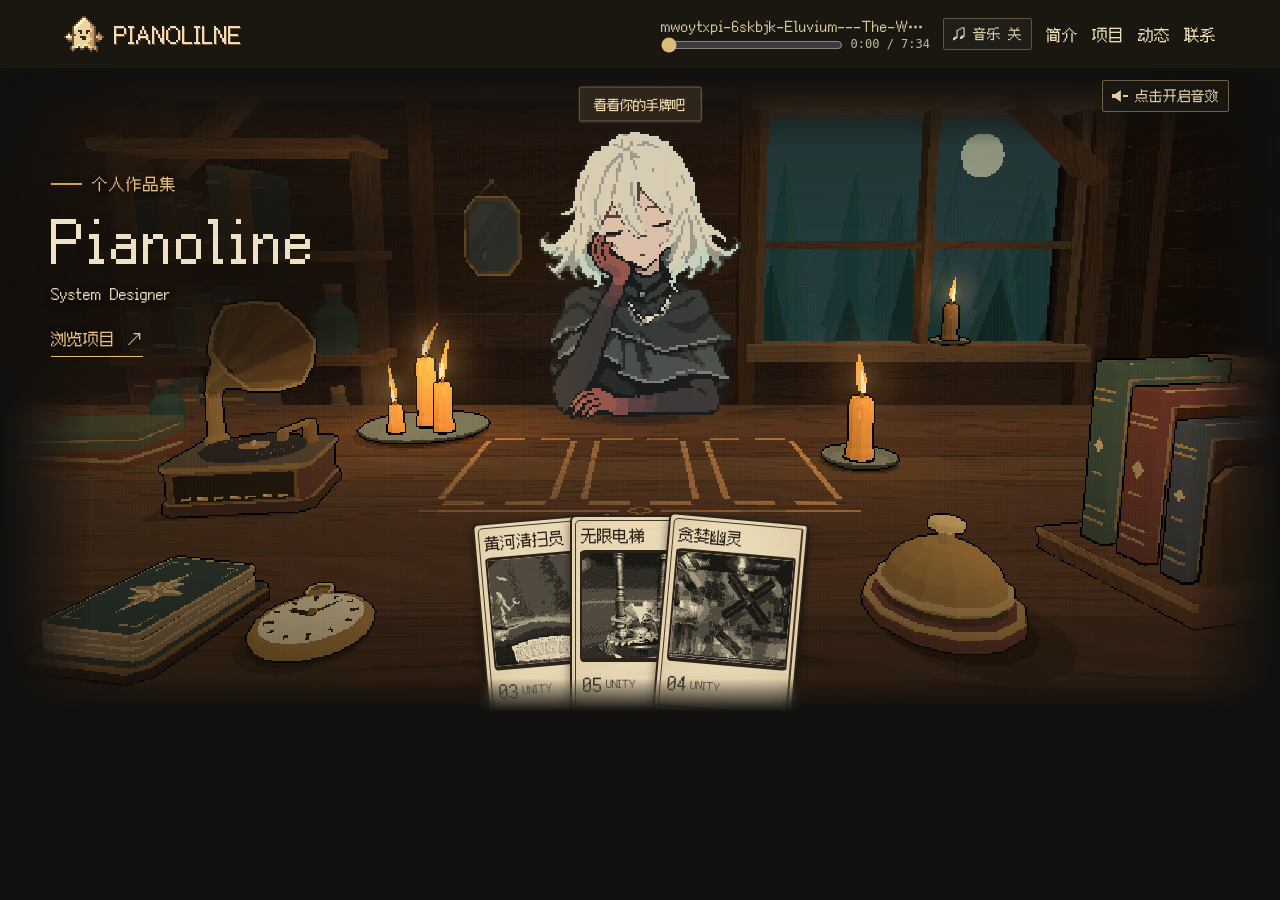
==== interactive/index.html @ d00f2e17 "描边与音律效果" ====
<!doctype html>
<html lang="zh-CN">
<head>
  <meta charset="utf-8">
  <meta name="viewport" content="width=device-width,initial-scale=1">
  <title>个人作品集 · 作品卡</title>
  <script>
    const display = new URLSearchParams(location.search);
    const tableKey = "portfolio-table-v1:" + new URL("../", location.href).pathname + (display.has("preview") ? ":preview" : "");
    const resumeTable = display.has("resume") || performance.getEntriesByType("navigation")[0]?.type === "back_forward";
    if (display.has("embed")) document.documentElement.classList.add("embedded");
  </script>
  <link rel="stylesheet" href="../assets/fonts/titles.css?v=pixel-table-3">
  <link rel="stylesheet" href="prototype.css?v=table-hem">
  <link rel="stylesheet" href="../assets/site-music.css?v=music-prompt">
</head>
<body>
  <header class="standalone"><a href="../index.html"><span class="brand-mark" aria-hidden="true"></span>PIANOLILNE</a><div class="site-music"></div><nav aria-label="页面导航"><a href="../index.html#about">简介</a><a href="../index.html#projects">项目</a><a href="../index.html#updates">动态</a><a href="../index.html#contact">联系</a></nav></header>
  <main class="arena" id="arena">
    <div class="audio-controls" role="group" aria-label="声音设置">
    <button id="sound-toggle" class="sound-toggle" type="button" tabindex="-1" aria-label="牌桌音效" aria-pressed="false" hidden>
      <i class="speaker" aria-hidden="true"></i><span class="sound-state">点击开启音效</span>
    </button>
    </div>
    <section class="stage" aria-labelledby="title">
      <div class="opening">
        <p class="edition"><i aria-hidden="true"></i> 个人作品集</p>
        <div class="opening-copy">
          <h1 id="title">作品集</h1>
          <p class="byline" id="byline"></p>
          <p class="opening-note" id="opening-note" hidden></p>
        </div>
        <a class="browse" target="_top" href="../index.html#projects">浏览项目 <span aria-hidden="true">↗</span></a>
      </div>
    </section>
    <svg width="0" height="0" aria-hidden="true" focusable="false" style="position:absolute">
      <defs><clipPath id="dream-table-contact" clipPathUnits="objectBoundingBox">
        <polygon transform="scale(.0078125)" id="dream-table-edge" points="0,0 128,0 128,120 0,120"/>
        <!-- The exposed arms stay in front of the table in all five finger poses. -->
        <path transform="scale(.0078125)" d="M30 [base64]"/>
      </clipPath></defs>
    </svg>
    <div class="encounter">
        <button tabindex="-1" class="ghost" id="ghost" type="button" title="守望人" aria-label="和守望人聊天，或把作品卡拖给她">
          <span class="speech" id="speech" aria-hidden="true" hidden></span>
          <span class="ghost-portrait" aria-hidden="true">
            <span class="skin-layers">
              <span class="portrait-layer portrait-ink"><img src="art/celadon-ghost.png?v=eyelids" width="128" height="128" alt="" draggable="false"></span>
              <span class="portrait-layer warm-left"></span>
              <span class="portrait-layer warm-right"></span>
              <span class="portrait-layer portrait-embers"><img src="art/celadon-ghost-expression.png?v=eyelids" width="128" height="128" alt="" draggable="false"></span>
            </span>
          </span>
          <span class="hit" aria-hidden="true"></span>
        </button>
    </div>
    <button type="button" id="skin-mirror" aria-label="古镜，切换角色皮肤" hidden></button>
    <span class="ghost-voice" id="ghost-voice" role="status" aria-atomic="true"></span>
    <div class="scene-edges" aria-hidden="true"></div>
    <div class="board-slots" id="board-slots" role="group" aria-label="己方三个牌位">
      <div class="board-slot"></div><div class="board-slot"></div><div class="board-slot"></div>
    </div>
    <section class="table" aria-label="作品手牌">
      <div class="table-inner">
        <div class="play-row">
          <div class="deckzone">
            <button tabindex="-1" id="deck" class="deck" aria-label="抽一张作品卡" aria-describedby="deck-tip">
              <span class="control-art deck-art" aria-hidden="true"><i>✷</i></span>
              <span class="prop-tip" id="deck-tip" role="tooltip"><b>抽一张</b><small>牌库余 <span id="remaining"></span> 张</small><small>拖到这里可放回</small></span>
            </button>
          </div>
          <button tabindex="-1" type="button" id="shuffle" class="shuffle" aria-label="怀表：洗回手牌和已用牌，重新抽三张" aria-describedby="shuffle-tip">
            <span class="control-art shuffle-art" aria-hidden="true"></span>
            <span class="prop-tip" id="shuffle-tip" role="tooltip"><b>洗牌重抽</b><small>洗回手牌和已用牌，重发三张</small></span>
          </button>
          <div class="hand" id="hand"></div>
          <button tabindex="-1" class="end" id="end" aria-label="结束回合，前往动态" aria-describedby="bell-tip">
            <span class="control-art bell-art" aria-hidden="true"></span>
            <span class="prop-tip" id="bell-tip" role="tooltip"><b>回合结束</b><small>按铃前往动态</small></span>
          </button>
        </div>
      </div>
    </section>
    <div id="transition" class="transition" aria-hidden="true"><div class="reveal-cover"><img id="transition-image" alt="" hidden><strong id="transition-title"></strong></div></div>
  </main>
  <script src="../assets/schema.js?v=dream-red-book"></script>
  <script src="../assets/playlist-files.js"></script>
  <script src="../assets/site-content.js?v=dream-red-book"></script>
  <script src="art/book-prints.js?v=sky-to-rim"></script>
  <script src="cabin-mesh.js?v=taller-reed-window"></script>
  <script src="cabin-view.js?v=brass-reeds"></script>
  <script src="ghost-idle.js?v=anchored-arms"></script>
  <script src="golden-veil.js?v=mist-wisps"></script>
  <script src="skin-mirror.js?v=skin-dialogue"></script>
  <script src="table-audio.js?v=duel-placement"></script>
  <script src="../assets/music-spectrum.js"></script>
  <script src="../assets/site-music.js?v=brass-reeds"></script>
  <script src="prototype.js?v=skin-dialogue"></script>
</body>
</html>
---- assets/fonts/titles.css ----
/* Fusion Pixel 12px Proportional, Simplified Chinese. See LICENSE.txt. */
@font-face {
  font-family: "Fusion Pixel";
  src: url("./fusion-pixel-12-zh-hans.woff2") format("woff2");
  font-style: normal;
  font-weight: 400;
  font-display: swap;
}

:root {
  --title-font: "Fusion Pixel", "Microsoft YaHei", sans-serif;
}

/* Keep display lettering in the warm paper palette of the table. */
:root {
  --title-paper: #efe1c6;
  --title-edge: 1px 1px 0 #705235;
}

.brand-mark { display: inline-block; flex: none; width: 40px; height: 40px; background: url("../ghost-mark.png") center / contain no-repeat; image-rendering: pixelated; }
---- interactive/prototype.css ----
:root {
  --ink: #32281c;
  --paper: #e3cfa9;
  --ivory: #fff6de;
  --coral: #d39f5a;
  --rule: #aa865365;
  font: 16px/1.5 var(--title-font);
  font-synthesis: none;
  color: var(--ink);
  background: repeating-linear-gradient(0deg, transparent 0 3px, #394a3e06 3px 4px), var(--paper);
}
* { box-sizing: border-box; }
body, h1, h2, p { margin: 0; }
button, a { color: inherit; font: inherit; }
button { cursor: pointer; }
a { text-decoration: none; }
a:focus-visible { outline: 3px solid #d75f36; outline-offset: 4px; }
.standalone { padding: 14px 5%; display: flex; align-items: center; justify-content: space-between; font: 400 24px/1.2 var(--title-font); }
.standalone > a { display: inline-flex; align-items: center; gap: 10px; text-shadow: var(--title-edge); }
.standalone nav { display: flex; gap: 14px; font: 16px var(--title-font); }
.embedded { overflow: hidden; background: transparent; }
.embedded .standalone { display: none; }
.arena { position: relative; isolation: isolate; overflow: clip; }
.stage {
  position: relative;
  display: grid;
  grid-template-columns: 1fr minmax(195px, .76fr) 1fr;
  align-items: center;
  width: min(89%, 1340px);
  min-height: clamp(235px, 21vw, 325px);
  margin: auto;
  padding-block: 24px;
}
.opening { z-index: 1; min-width: 0; }
/* The name sets the measure. Longer copy wraps within it. */
.opening-copy { width: fit-content; max-width: 100%; }
.opening-copy h1 { overflow-wrap: anywhere; }
.opening-copy .byline, .opening-note { contain: inline-size; overflow-wrap: anywhere; }
.opening-note {
  width: 94%; margin-top: 8px; color: #deceb2; font: 400 16px/1.5 var(--title-font);
  white-space: pre-line; max-height: 6em; overflow-y: auto; scrollbar-width: thin;
}
.edition { display: flex; align-items: center; gap: 10px; font: 400 16px/1.5 var(--title-font); letter-spacing: .06em; }
.edition i { width: 31px; height: 2px; background: var(--coral); }
.opening h1 { margin: 8px 0 4px; font: 400 clamp(32px, 3.2vw, 50px)/1.13 var(--title-font); letter-spacing: 0; }
.byline { color: #425552; font: 400 clamp(16px,1.25vw,24px)/1.5 var(--title-font); }
.browse { display: inline-flex; align-items: center; gap: 12px; padding: 5px 0; margin-top: 16px; border-bottom: 1px solid currentColor; color: #80442f; font: 400 16px/1.5 var(--title-font); }
.browse:hover { color: var(--ink); }
.encounter { display: grid; justify-items: center; min-width: 0; grid-template-columns: minmax(0,1fr); }
.speech { position: relative; max-width: 100%; width: max-content; margin-bottom: 7px; padding: 7px 15px; background: var(--ivory); color: var(--ink); border: 1px solid #8d9481; border-radius: 9px 9px 9px 2px; box-shadow: 1px 2px 0 #59675725; font: 400 clamp(13px,1.05vw,18px)/1.45 var(--title-font); }
.ghost-voice { position: absolute; width: 1px; height: 1px; padding: 0; overflow: hidden; clip-path: inset(50%); white-space: nowrap; }
.speech-glyph { display: inline-block; animation: glyph-hop 140ms steps(2, end); }
@keyframes glyph-hop {
  0% { transform: translateY(3px); opacity: .45; }
  42% { transform: translateY(-2px); opacity: 1; }
  100% { transform: none; }
}
.ghost { position: relative; display: grid; justify-items: center; border: 0; background: transparent; color: var(--ivory); padding: 2px 10px; }
.ghost-portrait { position: relative; display: block; width: clamp(106px, 9.4vw, 154px); aspect-ratio: 1; pointer-events: none; }
.ghost-portrait { isolation: isolate; }
.portrait-layer { position: absolute; inset: 0; overflow: hidden; }
.portrait-layer img { display: block; width: 100%; height: 100%; max-width: none; image-rendering: pixelated; }
.portrait-layer .idle-sheet { display: none; }
.idle-playing .portrait-layer > img:first-child { display: none; }
.idle-playing .portrait-layer > .idle-sheet {
  display: block; position: absolute; width: 500%; height: 2100%;
  left: var(--pose-x, 0%); top: var(--pose-y, 0%);
}
.idle-playing .portrait-embers > .idle-sheet { height: 900%; top: var(--ember-y, 0%); }
.portrait-ink { filter: brightness(calc(.13 + .73 * var(--portrait-light, 1))) sepia(calc(.12 + .22 * var(--portrait-light, 1))); }
.ghost-portrait :is(.warm-left,.warm-right) { mix-blend-mode: soft-light; }
.ghost-portrait :is(.warm-left,.warm-right) img { filter: brightness(0) invert(78%) sepia(61%) saturate(790%) hue-rotate(326deg); }
.warm-left { opacity: var(--warm-left, .22); mask-image: linear-gradient(95deg, black, transparent 48%); }
.warm-right { opacity: var(--warm-right, .24); mask-image: linear-gradient(95deg, transparent 48%, black); }
.portrait-embers { opacity: var(--red-glow, 0); filter: drop-shadow(0 0 2px #fc322778) drop-shadow(0 0 5px #e5231938); }
.portrait-layer .skin-sheet { display: none; }
.encounter[data-skin]:not([data-skin="celadon"]) .portrait-layer:not(.portrait-embers) > img { display: none; }
.encounter[data-skin]:not([data-skin="celadon"]) .portrait-layer:not(.portrait-embers) > .current-skin-sheet {
  display: block; position: absolute; width: 500%; height: 2100%;
  left: var(--pose-x, 0%); top: var(--pose-y, 0%);
}
#skin-mirror {
  position: absolute; z-index: 2; cursor: pointer; background: transparent; border: 0; padding: 0;
}
.modeled .encounter[data-skin="dream"] .portrait-layer:not(.portrait-embers) { clip-path: url(#dream-table-contact); }
.skin-layers { position: absolute; inset: 0; }
.skin-mist {
  position: absolute; width: 150%; height: 128.125%; left: -25%; top: -9.375%;
  z-index: 1; pointer-events: none; image-rendering: pixelated;
  filter: brightness(calc(.32 + .68 * var(--portrait-light, 1)));
}
.modeled .encounter .speech { z-index: 2; }
.ghost.over .ghost-portrait { filter: drop-shadow(2px 0 #edc878) drop-shadow(-2px 0 #edc878) drop-shadow(0 2px #edc878) drop-shadow(0 -2px #edc878); }
.hit { display: none; position: absolute; right: 0; top: 0; font: 400 29px var(--title-font); color: var(--coral); text-shadow: 2px 2px var(--ink); }
.hurt .hit { display: block; z-index: 2; top: 12%; right: -10%; color: #fff1c6; animation: damage-rise .42s ease-out both; }
.ghost[data-impact="drag"] .hit { font-size: 38px; color: #ffc281; }
@keyframes damage-rise { from { opacity: 0; transform: translateY(6px) scale(.85); } 22% { opacity: 1; } to { transform: translateY(-12px); } }
.arena:not(.modeled) .hurt .ghost-portrait { animation: recoil .32s ease-out; }
.arena:not(.modeled) .ghost.hurt[data-impact="drag"] .ghost-portrait { animation: heavy-recoil .46s ease-out; }
@keyframes heavy-recoil { 30% { transform: translateY(-10px) scale(.76) rotateX(22deg); } 70% { transform: translateY(3px) scale(1.03); } }
.table { color: var(--ink); }
.table-inner { width: min(89%,1340px); margin: auto; padding: 4px 0 25px; }
.deck-hint { color: #4a5b55; font-size: 12px; }
.end small { color: #3d5048; font-size: 12px; }
.play-row { display: grid; grid-template-columns: minmax(115px,1fr) minmax(0,5fr) minmax(106px,1fr); align-items: center; gap: 8px; padding-top: 17px; }
.deckzone { justify-self: start; display: grid; justify-items: center; gap: 8px; }
.deck { border: 0; padding: 0; background: transparent; display: grid; justify-items: center; gap: 8px; }
.deck-art { position: relative; width: 62px; height: 78px; display: grid; place-items: center; border: 3px solid var(--paper); outline: 1px solid var(--ink); border-radius: 4px; background: repeating-linear-gradient(50deg, transparent 0 4px, #d9e7cc38 4px 5px),var(--ink); box-shadow: 3px 3px var(--ink),5px 5px var(--paper),6px 6px var(--ink); transform: rotate(-8deg); transition: transform .18s; }
.deck-art i { display: grid; place-items: center; width: 34px; height: 48px; font: 36px/1 var(--title-font); background: var(--ink); color: #f2bc91; border: 1px solid currentColor; border-radius: 50%; }
.deck:is(:hover,.over) .deck-art { transform: translateY(-3px) rotate(-3deg); }

.deck-copy { display: grid; }
.deck-copy b, .end span { font: 400 17px/1.35 var(--title-font); }
.deck-copy small { font: 11px/1.6 var(--title-font); }
.deck-hint { font-size: 10px; }
.hand { display: flex; justify-content: center; align-items: center; min-height: clamp(172px,14.4vw,223px); gap: 0; padding: 5px 0; }
.card-wrap { position: relative; min-width: 0; width: clamp(116px,11.8vw,175px);  }

.card {
  --paper-face: #e9d9b6;
  --print-ink: #2b2319;
  position: relative; display: flex; flex-direction: column; width: 100%; aspect-ratio: .70;
  padding: clamp(8px,.62vw,12px); overflow: hidden; text-align: center;
  color: var(--print-ink); background-color: var(--paper-face);
  background-image: radial-gradient(ellipse at 45% 36%, transparent 38%, #92673828),
    repeating-linear-gradient(174deg, transparent 0 6px, #60451b09 7px, transparent 8px 13px);
  border: 2px solid var(--print-ink); border-radius: 6px 4px 5px 4px;
  box-shadow: 1px 3px 0 #191612, 0 5px 10px #06050380;
  cursor: grab; touch-action: none; user-select: none;
}
/* Keep the paper edge quiet. The heavier ink belongs to the portrait plate. */
.card::before {
  content: ""; position: absolute; pointer-events: none; inset: 3px;
  border: solid #493724; border-width: 1px 2px 2px 1px; border-radius: 5px 2px 6px 3px;
}
.card b {
  display: grid; place-items: center; min-height: 1.55em; padding: 1px 1px 5px;
  font: 400 clamp(14px,1.26vw,22px)/1.08 var(--title-font);
  text-shadow: none; text-wrap: balance; overflow-wrap: anywhere;
}
.card-image {
  display: grid; place-items: center; position: relative; min-height: 0; flex: 1; width: 100%;
  overflow: hidden; background: repeating-linear-gradient(45deg,#baaf94 0 3px,#978a70 3px 4px);
  border: solid var(--print-ink); border-width: 3px 2px 4px;
  border-radius: 6px 2px 5px 3px / 3px 5px 2px 5px;
}
.card-image::after {
  content: ""; position: absolute; inset: 0; pointer-events: none;
  background: linear-gradient(145deg,var(--print-ink) 49%,transparent 51%) top left / 12px 7px,
    linear-gradient(325deg,var(--print-ink) 49%,transparent 51%) bottom right / 14px 7px;
  background-repeat: no-repeat;
}
.card-image :is(canvas, img) { position: absolute; inset: 0; width: 100%; height: 100%; object-fit: cover; pointer-events: none; }
.card-image canvas { image-rendering: pixelated; filter: grayscale(1); mix-blend-mode: multiply; }
.card-image img { opacity: var(--cover-opacity, 0); transition: opacity 340ms ease-in-out; }
.card.drag-clone, .card.played-cover { --cover-opacity: 1; }
.card-image:has(canvas) { background: #e9d9b6; }
.folio {
  display: grid; grid-template-columns: auto minmax(0,1fr);
  align-items: center; gap: 3px; min-height: clamp(34px,3.25vw,60px);
  padding: 2px 3px 0; line-height: 1;
}
.card-number { justify-self: start; font: 400 clamp(17px,1.5vw,27px)/1 var(--title-font); }
.card-type { text-align: end; font: 400 clamp(11px,.85vw,15px)/1.05 var(--title-font); overflow-wrap: anywhere; }
.end { justify-self: end; display: grid; justify-items: start; gap: 4px; padding: 11px 14px; color: var(--ink); background: #d7dfc7; border: 1px solid #293e34; border-radius: 3px; }
.end span { font-size: 15px; }
.end i { color: #a44328; font-style: normal; }
.end:hover { background: #dedbc7; }
.dragging { opacity: .32; }
.drag-clone,.flying-card { position: fixed; z-index: 100; pointer-events: none; margin: 0; }
.drag-clone { width: clamp(84px,10vw,142px); transform: translate(-50%,-55%) rotate(-6deg); }
.transition { position: absolute; z-index: 12; inset: 0; display: grid; place-items: center; visibility: hidden; pointer-events: none; perspective: 900px; }
.transition.active { visibility: visible; }
.transition::before { content: ""; position: absolute; inset: 0; background: #16130ff5; }
.transition.active::before { animation: deal-shade .44s ease-out both; }
.reveal-cover { position: relative; width: min(70%, 640px); aspect-ratio: 16/9; overflow: hidden; border: 2px solid #c4a16d; background: #31291f; box-shadow: 3px 4px 0 #725b3e; }
.reveal-cover img { width: 100%; height: 100%; object-fit: cover; }
.transition strong { position: absolute; inset: auto 0 0; padding: .7em .6em .45em; background: linear-gradient(transparent,#15110cf2); color: var(--title-paper); font: 400 clamp(20px,3vw,42px)/1.15 var(--title-font); }
.transition.active .reveal-cover { animation: deal-cover .48s cubic-bezier(.16,.75,.3,1) both; }
@keyframes deal-shade { from { opacity: 0; } to { opacity: 1; } }
@keyframes deal-cover {
  from { transform: translate(var(--deal-x),var(--deal-y)) scale(.12) rotateY(-72deg) rotate(-9deg); }
  70% { transform: scale(.97) rotateY(7deg) rotate(1deg); }
  to { transform: none; }
}
@keyframes bob { 50% { transform: translateY(-4px); } }
@keyframes recoil { 30% { transform: rotate(12deg) translateX(8px); } 70% { transform: rotate(-8deg); } }
@media (max-width: 720px) {
  .stage { width: 92%; grid-template-columns: 1fr 1fr; gap: 12px; min-height: 218px; padding-block: 36px 18px; }
  .opening h1 { font-size: clamp(27px,6vw,36px); }
  .byline { font-size: 16px; }
  .browse { margin-top: 8px; }
  .speech { font-size: 12px; }
  .table-inner { width: 92%; padding: 13px 0; }
  .play-row { grid-template-columns: 1fr 1fr; gap: 13px; padding-top: 12px; }
  .hand { grid-column: 1 / -1; grid-row: 1; min-height: 130px; gap: 0; flex-wrap: nowrap; }
  .card-wrap { width: min(28.5%,114px); }
  .deckzone { justify-items: start; gap: 1px; }
  .deck { display: flex; gap: 12px; text-align: left; padding-left: 4px; }
  .deck-art { width: 26px; height: 35px; }
  .deck-art i { width: 14px; height: 22px; font-size: 15px; }
  .deck-copy b,.end span { font-size: 15px; }
  .deck-hint { margin-left: 40px; }
  .end { padding: 6px 11px; gap: 0; }
  .card { padding: 8px; }
  .card-image { border-width: 2px 3px 3px 2px; }
  .card-type { font-size: 12px; line-height: 1.2; }
}
@media (prefers-reduced-motion: reduce) { *, *::before, *::after { animation: none !important; transition: none !important; } }

:root { background: #18150f; }
.standalone { background: #19170f; color: #eedcba; }
.arena {
  color: #f3e2c1;
  background: #201b14;
}
.arena::before {
  content: ""; position: absolute; inset: 0; z-index: -3; pointer-events: none;
  background: linear-gradient(90deg, #0b100f47, transparent 41%), url("art/polygon-cabin.webp") center 54% / cover no-repeat;
  image-rendering: pixelated;
}
.cabin-view {
  display: block; position: absolute; inset: 0; z-index: -3;
  width: 100%; height: 100%; pointer-events: none; image-rendering: pixelated; opacity: 0;
}
.cabin-view.painted { opacity: 1; }
.stage, .table { position: relative; }
.deck-copy, .deck-hint, .opening { text-shadow: 0 1px 3px #14110c, 0 2px 9px #100e0a; }
/* Keep the lettering legible over the book spines without hiding the shelf. */
.opening { position: relative; isolation: isolate; }
.opening::before {
  content: ""; position: absolute; z-index: -1; pointer-events: none;
  inset: -22% -3% -20% -12%;
  background: radial-gradient(ellipse at 30% 53%, #140f0bd9, #140f0b97 46%, transparent 73%);
}
.deck-copy, .deck-hint { color: #ffebc7; }
@media (min-width: 721px) {
  .stage, .table-inner { width: min(92%, 2300px); }
  .stage { grid-template-columns: 1fr minmax(200px,.78fr) 1fr; }
  .play-row { grid-template-columns: minmax(0, 1fr) minmax(0, 6.6fr) minmax(0, 1fr); }
  .deckzone { justify-self: center; }
  .end { justify-self: center; padding: clamp(11px, 1.05vw, 20px) clamp(14px, 1.35vw, 26px); }
  .deck-art { width: clamp(62px, 4.6vw, 90px); height: auto; aspect-ratio: 62 / 78; }
  .deck-copy b, .end span { font-size: clamp(17px, 1.1vw, 22px); }
  .deck-hint, .deck-copy small { font-size: clamp(11px, .76vw, 15px); }
  .card-wrap { width: clamp(116px, 10.9vw, 233px); }
  .table-inner { padding-bottom: clamp(25px, 2.3vw, 50px); }
}
.stage { min-height: clamp(302px, 26vw, 430px); }
.opening h1 { margin-block: 10px 8px; font-size: clamp(48px, 5vw, 72px); font-size: round(nearest, clamp(48px, 5vw, 72px), 12px); color: var(--title-paper); letter-spacing: .04em; text-shadow: none; }
.edition, .browse { color: #e8bd80; }
.byline, .deck-hint { color: #e2d2b5; }
.browse:hover { color: #fff3d6; }
.speech { border-color: #a78858; border-radius: 2px; background: #edddbc; }
.table { color: #f2dfbd; }
.arena::after { content: ""; position: absolute; inset: 0; z-index: -2; pointer-events: none; background: radial-gradient(ellipse at 66% 48%, transparent 31%, #100e0b59 100%), linear-gradient(0deg, #140f0969, transparent 42%); }
.deck-art { background-color: #423422; border-color: #c3a574; box-shadow: 2px 3px #34291b,4px 5px #baa57c,6px 7px #2d2418; }
.deck-art i { color: #e2c18a; background: #382d20; }
.folio { color: #322e25; }
.card-type { color: #494337; }
.end { background: #3c3020; color: #fcdfaa; border: 1px solid #a78755; }
.end small, .end i { color: #edd0a3; }
.end:hover { background: #54402a; }
a:focus-visible { outline-color: #f5b55f; }

@media (max-width: 720px) {
  .arena::before { background-position: 58% center; }
  .stage { min-height: 233px; }
  .opening h1 { font-size: 36px; }
  .ghost-portrait { width: 98px; }
}

/* The table is a single island of light on the same charcoal as the portfolio. */
:root, .arena { background: #10100f; }
.book-spine, .candle-switch {
  position: absolute; padding: 0; border: 0;
  background: transparent; cursor: pointer;
}
.prop-outline.book-outline, .prop-outline.candle-outline, .prop-outline.gram-outline {
  inset: auto; width: var(--prop-width); height: var(--prop-height);
  transform: translateX(-50%); z-index: 3;
}
.modeled .opening { filter: brightness(calc(.39 + .61 * var(--candle-light, 1))); }
.book-spine { z-index: 2; }
.book-guard { position: absolute; z-index: 2; }
.gramophone {
  position: absolute; z-index: 2;
  border: 0; padding: 0; background: transparent; cursor: pointer;
}
.gramophone:disabled { cursor: default; }
.horn-note { position: absolute; top: 0; left: 0; z-index: 1; pointer-events: none; image-rendering: pixelated; }
.prop-outline.book-outline { z-index: 3; }
/* Hand cards and body-level animation copies share the room light. Light each
   surface once so the printed face, back and stock keep their 3D depth. */
.card, .flight-back, .paper-edge { filter: brightness(calc(.22 + .78 * var(--candle-light, 1) + var(--card-fill, 0))); }
.hand .card { transition: filter 180ms ease-out; }
@media (hover:hover) {
  .hand .card-wrap:hover .card { --card-fill: max(0, calc(.14 - .20 * var(--candle-light, 1))); }
}
.table-light-shaft {
  position: absolute; z-index: -2; pointer-events: none; overflow-anchor: none; transform-origin: center bottom;
  background: conic-gradient(at 50% -35%, transparent calc(180deg - var(--spread)),
    #f2dea22c calc(180deg - .55 * var(--spread)), #fff0ca46 180deg,
    #f2dea22c calc(180deg + .55 * var(--spread)), transparent calc(180deg + var(--spread)));
  mask-image: linear-gradient(transparent, #0009 29%, #000c 73%, transparent);
  mix-blend-mode: screen;
}
.table-light-shaft.reading-shaft {
  background: conic-gradient(at 50% -35%, transparent calc(180deg - var(--spread)),
    #f4d99545 calc(180deg - .55 * var(--spread)), #ffedc276 180deg,
    #f4d99545 calc(180deg + .55 * var(--spread)), transparent calc(180deg + var(--spread)));
  mask-image: linear-gradient(transparent, #000b 22%, #000d 68%, transparent);
}
.candle-halo { position: absolute; left: 0; top: 0; z-index: -2; pointer-events: none; border-radius: 50%;
  background: radial-gradient(circle, #ffcd7766 0%, #fa963039 22%, #d5651412 50%, transparent 72%);
  mix-blend-mode: screen; }
.scene-edges {
  --side-fade: min(7vw, 120px);
  --top-fade: clamp(35px, 6vw, 95px);
  --foot-fade: clamp(26px, 2.7vw, 52px);
  position: absolute; inset: 0; z-index: 3; pointer-events: none;
}
/* Keep the color fade independent of backdrop-filter support. Only the outer strip blurs. */
/* Let the room recede as the player lifts the card toward the camera. */
.entering-card .scene-edges {
  animation: dim-table-for-card 360ms ease-out both;
}
@keyframes dim-table-for-card {
  from { background-color: transparent; }
  to { background-color: rgb(13 11 9 / 48%); }
}
.scene-edges::before, .scene-edges::after { content: ""; position: absolute; inset: 0; }
.scene-edges::before {
  -webkit-backdrop-filter: blur(7px); backdrop-filter: blur(7px);
  mask-image: linear-gradient(to right,black,transparent var(--side-fade),transparent calc(100% - var(--side-fade)),black),
              linear-gradient(to bottom,black,transparent var(--top-fade),transparent calc(100% - var(--foot-fade)),black);
}
.scene-edges::after {
  background: linear-gradient(to right,#10100f,transparent var(--side-fade),transparent calc(100% - var(--side-fade)),#10100f),
              linear-gradient(to bottom,#10100f,transparent var(--top-fade),transparent calc(100% - var(--foot-fade)),#10100f 99.8%);
}
.encounter { position: absolute; inset: 12% auto auto 42%; z-index: 2; }
.modeled .encounter { z-index: 4; inset: auto; display: block; width: var(--prop-width); height: var(--prop-height); transform: translateX(-50%); }
.modeled .ghost { width: 100%; height: 100%; padding: 0; }
/* Master PNG bounds: x 22..105, y 5..125. Align the visible forearms with the projected tabletop. */
.modeled .ghost-portrait { position: absolute; left: -26.1905%; top: -4.1322%; width: 152.381%; height: 105.7851%; }
.modeled .speech {
  position: absolute; z-index: 1; top: 0; left: 50%; bottom: auto; margin: 0;
  --bubble-inset: 12px;
  --bubble-floor: min(calc(max(calc(var(--visible-top, 0px) + 12px), var(--bubble-inset)) - var(--actor-top)), var(--prop-height));
  transform: translate(
    clamp(calc(12px - var(--actor-x)), -50%, calc(100vw - 12px - var(--actor-x) - 100%)),
    max(calc(-100% - 7px), var(--bubble-floor)));
  background: #30271df5; color: #f3ddb2; border-color: #756047;
}
.opening, .deckzone, .end { position: relative; z-index: 4; }

@media (min-width:721px) {
  .table-inner { padding-bottom: 0; }
  .play-row { padding-top: clamp(22px,2.8vw,50px); }
  .hand { position: relative; top: clamp(4px,.5vw,10px); }
}
@media (max-width:720px) {
  .encounter { left: 57%; }
  .stage { min-height: 242px; }
  .play-row { grid-template-rows: auto auto; }
  .hand { grid-row: 2; position: relative; top: 5px; }
  .table-inner { padding-bottom: 0; }
  .card-wrap { width: min(27%,108px); }

  .scene-edges { --side-fade: 5vw; --top-fade: 42px; --foot-fade: 20px; }
}

/* Each transparent hit area reserves room for its model and keeps the caption accessible. */
.modeled .speech { max-width: min(24em, 43vw); white-space: normal; }
.deckzone, .end { justify-self: center; }
.deck, .end {
  display: grid; justify-items: center; align-content: end; gap: 4px; padding: 0;
  text-align: center; color: #ffe7b9; border: 0; background: transparent;
  text-shadow: 0 1px 3px #161008, 0 2px 7px #161008;
}
.end:hover { background: transparent; }
.ghost, .deck, .end { -webkit-tap-highlight-color: transparent; }
.control-art { display: block; width: clamp(78px,7vw,130px); height: clamp(62px,5.7vw,103px); }
.modeled .deck-art {
  width: clamp(78px,7vw,130px); height: clamp(62px,5.7vw,103px);
  aspect-ratio: auto; transform: none; background: none; border: 0; outline: 0; box-shadow: none;
}
.modeled .deck-art i { display: none; }
.end:hover > span:not(.control-art), .deck:hover b { color: #fff3d7; }
.deck-hint { margin-left: 0; }
@media (max-width:720px) {
  .deckzone, .end { justify-self: center; justify-items: center; }
  .modeled .deck-art, .control-art { width: 72px; height: 52px; }
  .modeled .speech { --bubble-inset: 51px; max-width: 43vw; font-size: 12px; padding: 5px 8px; }
}

/* The hand stays in layout; the accessible prop controls follow the world-space models. */
.modeled .table { position: static; }
.modeled .deckzone, .modeled .end {
  position: absolute; width: max-content; transform: translateX(-50%);
  justify-self: auto; z-index: 4; gap: 2px;
}
.modeled .control-art, .modeled .deck-art {
  display: block; width: var(--prop-width); height: var(--prop-height);
  min-width: 44px; min-height: 44px; transition: none;
}
.modeled .deck { gap: 2px; }
.modeled .hand { grid-column: 2; }
@media (max-width:1050px) {
  .modeled .play-row { grid-template-columns: minmax(0,1fr); grid-template-rows: clamp(172px,19vw,196px) auto; }
  .modeled .hand { grid-row: 2; grid-column: 1; }
}

@media (min-width:1051px) {
  .modeled .play-row { padding-top: clamp(72px, 7.7vw, 160px); }
  .modeled .hand { min-height: clamp(172px, 15.7vw, 342px); }
}
@media (max-width:720px) {
  .modeled .play-row { grid-template-rows: 138px auto; }
}

/* Keep instructions next to the object without covering the point being clicked. */
.deck { position: relative; }
.deck .prop-tip, .end .prop-tip, .shuffle .prop-tip, .gram-tip {
  position: absolute; z-index: 1; bottom: calc(100% + 7px); left: 50%;
  transform: translateX(calc(-50% + var(--tip-shift, 0px)));
  display: grid; gap: 2px; width: max-content; max-width: 146px; padding: 7px 12px;
  visibility: hidden; opacity: 0; pointer-events: none; transition: opacity .12s ease;
  border: 1px solid #947849; border-radius: 3px; background: #251e16f5; color: #f3dfb7;
  box-shadow: 0 3px 9px #100c0966; font: 13px/1.4 var(--title-font); text-shadow: none;
}
.prop-tip::after { content: ""; position: absolute; top: 100%; left: 0; width: 100%; height: 8px; }
.prop-tip b { font-size: 15px; }
.prop-tip small { color: #dac7a5; font: 12px/1.4 var(--title-font); }
.gram-tip { bottom: auto; z-index: 6; transform: translate(-50%,calc(-100% - 7px)); font-size: 15px; }
@media (hover: hover) {
  :is(.deck,.end,.shuffle):hover .prop-tip { visibility: visible; opacity: 1; pointer-events: auto; }
  .gramophone:enabled:hover + .gram-tip { visibility: visible; opacity: 1; }
}
.deck:is(.over,.returning) .prop-tip { visibility: hidden; opacity: 0; pointer-events: none; }
.control-art { position: relative; }
.prop-outline { position: absolute; inset: 0; width: 100%; height: 100%; pointer-events: none; }
.card:is(.drag-clone,.flying-card).return-target { outline: 2px solid #de7863; outline-offset: 1px; }
.arena:not(.modeled) .bell-art::after { content: "♢"; color: #c59f60; font: 38px/1 var(--title-font); }
.arena:not(.modeled) :is(.deck,.end,.shuffle):hover .control-art { outline: 1px solid #ebca7d; }
.arena:not(.modeled) .deck:is(.over,.returning) .control-art { outline: 2px solid #de7863; }

.modeled .deck:is(:hover,.over) .deck-art { transform: none; }

/* The stationary slot keeps hover steady while the card in it can lift into view. */
.hand {
  --hand-card-width: clamp(122px, 10.9vw, 233px);
  --reveal-height: clamp(44px, 3.8vw, 72px);
}
.hand.hand-empty {
  font: 400 clamp(20px, 1.65vw, 32px)/1.4 var(--title-font);
  text-align: center;
  text-shadow: 0 2px 0 #211910;
}
.hand .card-wrap { flex: 0 0 var(--hand-card-width); width: var(--hand-card-width); }
.hand .card-wrap + .card-wrap { margin-inline-start: calc(var(--hand-card-width) * -.40); }
@media (min-width: 1051px) {
  .hand:has(.card-wrap:nth-child(5)) .card-wrap + .card-wrap { margin-inline-start: calc(var(--hand-card-width) * -.47); }
  .arena:not(.modeled) .shuffle { left: 22%; bottom: 23%; }
}
.hand-face {
  position: relative; transform-origin: 50% 88%;
  transform: translateY(var(--lift)) rotate(var(--angle));
  transition: transform 240ms cubic-bezier(.22,.78,.3,1);
}
@media (hover:hover) {
  .card-wrap:hover { z-index: 6; }
  .card-wrap:hover .hand-face { transform: translateY(calc(-1 * var(--reveal-height))) scale(1.035); }
  .card-wrap:hover .card { --paper-face: #f1e3c5; --cover-opacity: 1; }
}
@media (max-width:720px) {
  .hand { --hand-card-width: min(28vw, 116px); --reveal-height: 32px; }
  .hand .card-wrap + .card-wrap { margin-inline-start: calc(var(--hand-card-width) * -.51); }
}

.hand-face:has(.played) { visibility: hidden; }

.hand.regrouping .card-wrap .hand-face { transform: translateY(var(--lift)) rotate(var(--angle)); }
.return-flight { position: fixed; z-index: 100; left: 0; top: 0; pointer-events: none; transform-origin: 0 0; }
/* Project the stock's vertical dimension toward the table front while the
   homography positions its broad face. The side remains visible after the flip. */
.flight-stock {
  --half-edge: clamp(3px, .26vw, 5px); --edge: calc(2 * var(--half-edge));
  width: 100%; height: 100%; transform-style: preserve-3d;
  transform: matrix3d(1,0,0,0, 0,1,0,0, .16,-.94,1,0, 0,0,0,1);
}
.flight-sides { width: 100%; height: 100%; transform-style: preserve-3d; }
.flight-sides > * {
  position: absolute; inset: 0; width: 100%; height: 100%;
  backface-visibility: hidden; border-radius: 5px;
}
.flight-sides > .card { transform: translateZ(var(--half-edge)); outline: 1.5px solid #e57260; }
.flight-back {
  transform: rotateY(180deg) translateZ(var(--half-edge)); background: #304740; border: 3px solid #bf9c67;
  box-shadow: inset 0 0 0 3px #304740, inset 0 0 0 4px #ae925f;
}
.flight-sides > .paper-edge {
  inset: 0 auto auto 0; border-radius: 0;
  background: linear-gradient(to right,#826447,#ebd7af 28%,#a28359 48%,#d6bc92 66%,#735639);
}
.paper-edge.left, .paper-edge.right {
  width: var(--edge); transform-origin: 0 50%;
  transform: rotateY(-90deg) translateX(-50%);
}
.paper-edge.right { left: 100%; transform: rotateY(90deg) translateX(-50%); }
.paper-edge.top, .paper-edge.bottom {
  height: var(--edge); transform-origin: 50% 0;
  background: linear-gradient(#836645,#e5d0a8 30%,#a68a62 54%,#d1b387 75%,#795d3e);
  transform: rotateX(90deg) translateY(-50%);
}
.paper-edge.bottom { top: 100%; transform: rotateX(-90deg) translateY(-50%); }
.flight-back::before { content: ""; position: absolute; inset: 22% 24%; background: #d2ae70;
  clip-path: polygon(50% 0,56% 34%,76% 17%,66% 43%,100% 50%,65% 57%,78% 82%,56% 66%,50% 100%,44% 66%,22% 82%,34% 57%,0 50%,34% 43%,22% 17%,44% 34%); }

/* A brief action label pairs the first glint with its meaning. Details stay on hover. */
.prop-cue .prop-outline, .prop-cue::before { animation: prop-glint 1.25s ease both; }
.prop-cue::before {
  content: "抽牌"; position: absolute; z-index: 1; left: 50%; bottom: calc(100% + 6px);
  transform: translateX(-50%); padding: 2px 9px; white-space: nowrap; pointer-events: none;
  font: 400 14px/1.5 var(--title-font); color: #f6dda4; background: #211a12e8;
  border: 1px solid #90734e; border-radius: 2px;
}
.end.prop-cue::before { content: "按铃"; }
.prop-cue:hover::before { visibility: hidden; }
@keyframes prop-glint { 0%,100% { opacity: 0; } 23%,76% { opacity: .95; } }

/* The button follows the solid shuffler; the card-stack relief is the static fallback. */
.shuffle {
  position: absolute; left: 30%; bottom: 9%; z-index: 4; transform: translateX(-50%);
  display: grid; place-items: center; padding: 0; border: 0; background: transparent;
}
.arena:not(.modeled) .shuffle-art {
  position: relative; width: 44px; height: 40px; border: 3px double #b28c4f; border-radius: 50%;
  background: #decba2; box-shadow: 0 3px #47361f, -2px 5px 3px #21170eb3; transform: scaleY(.62) rotate(-15deg);
}
.arena:not(.modeled) .shuffle-art::before {
  content: ""; position: absolute; top: -12px; left: 13px; width: 8px; height: 7px;
  border: 2px solid #b28c4f; border-radius: 50%;
}
.arena:not(.modeled) .shuffle-art::after {
  content: ""; position: absolute; left: 13px; top: 6px; width: 7px; height: 12px;
  border-right: 2px solid #493926; border-bottom: 2px solid #493926; transform: rotate(30deg);
}
.modeled .shuffle { bottom: auto; pointer-events: none; }
/* Only the bow and dial catch the pointer where the two props sit close together. */
.modeled .shuffle-art::before {
  content: ""; position: absolute; inset: 0; pointer-events: auto;
  clip-path: polygon(38% 0, 70% 0, 71% 17%, 90% 24%, 100% 40%, 100% 65%, 87% 85%, 66% 100%, 29% 100%, 8% 90%, 0 74%, 0 50%, 13% 33%, 34% 21%);
}
.shuffle:disabled { opacity: .5; }
.shuffling .hand:not(:has(.card-wrap)) { visibility: hidden; }

.audio-controls {
  position: absolute; top: 12px; right: 4%; z-index: 7;
  display: grid; gap: 3px; width: max-content;
}
.sound-toggle {
  display: inline-flex; align-items: center; gap: 7px; min-height: 32px; padding: 4px 9px;
  border: 1px solid #706048; border-radius: 2px; background: #1b1813e8; color: #deceaa;
  font: 400 14px/1 var(--title-font); cursor: pointer;
}
.audio-controls [hidden] { display: none; }
.sound-toggle:disabled { color: #ad9d81; cursor: default; }
.sound-toggle:enabled:hover, .sound-toggle[aria-pressed="true"] { color: #ffe6b1; border-color: #af894c; }
.stage { padding-block-start: 84px; }
.speaker { position: relative; width: 16px; height: 14px; }
.speaker::before {
  content: ""; position: absolute; inset: 1px 5px 1px 0; background: currentColor;
  clip-path: polygon(0 34%,33% 34%,82% 0,82% 100%,33% 66%,0 66%);
}
.speaker::after { content: ""; position: absolute; right: 0; top: 6px; width: 5px; border-top: 2px solid currentColor; }
.sound-toggle[aria-pressed="true"] .speaker::after {
  top: 2px; height: 8px; border: solid currentColor; border-width: 1px 2px 1px 0; border-radius: 0 100% 100% 0;
}

/* Projected player slots follow the tabletop, including camera shake. */
.board-slots { display: flex; justify-content: center; gap: 8px; }
.board-slot { position: relative; width: min(20vw, 120px); aspect-ratio: 5/7; border: 1px solid #a485575e; }
.arena:not(.modeled) .board-slots { position: relative; width: fit-content; margin: 4px auto 12px; }
.arena:not(.modeled) .board-slots::before, .arena:not(.modeled) .board-slots::after {
  content: ""; position: absolute; pointer-events: none;
}
.arena:not(.modeled) .board-slots::before {
  inset: auto 0 -7px; height: 1px;
  background: linear-gradient(to right, #a48557 0 calc(50% - 8px), transparent 0 calc(50% + 8px), #a48557 0);
}
.arena:not(.modeled) .board-slots::after {
  left: 50%; bottom: -7px; width: 6px; height: 6px; border: 1px solid #a48557;
  transform: translate(-50%,50%) scaleY(.55) rotate(45deg);
}
.modeled .board-slots { display: contents; }
.modeled .board-slot {
  position: absolute; left: 0; top: 0; width: 160px; height: 224px; transform-origin: 0 0;
  border: 0; z-index: 1;
}
.modeled .board-slot.landing { z-index: 6; }
/* A short gilded glint on the lift, then four brass corners kick out on contact. */
.board-slot.landing .card::after {
  content: ""; position: absolute; inset: 0; pointer-events: none;
  background: linear-gradient(112deg, transparent 41%, #ffe9ae66 49%, transparent 54%) 100% 0 / 280% 100%;
  animation: board-glint 190ms ease-out both;
}
@keyframes board-glint {
  from { background-position: 100% 0; opacity: 0; }
  35% { opacity: .8; }
  to { background-position: 0 0; opacity: 0; }
}
.board-slot.struck::after {
  content: ""; position: absolute; inset: -3px; pointer-events: none;
  border: 3px solid #d5ae63;
  mask: conic-gradient(at 11px 11px, transparent 25%, #000 0) 0 0 / calc(100% - 11px) calc(100% - 11px);
  animation: board-impact 140ms ease-out both;
}
@keyframes board-impact {
  from { transform: scale(.99); opacity: calc(.35 + .45 * var(--candle-light, 1)); }
  to { transform: scale(1.11); opacity: 0; }
}
.board-slot.over { outline: 3px solid #e4bd73; background: #e4bd7329; }
.board-slot .card { --cover-opacity: 1; height: 100%; width: 100%; }
.board-slot .card[aria-disabled="true"] { cursor: default; }
.modeled .hand { z-index: 2; pointer-events: none; }
.modeled .hand .card-wrap { pointer-events: auto; }
---- assets/site-music.css ----
.site-music { display: flex; align-items: center; gap: 3px; margin-inline-start: auto; }
.site-music .track-info { order: -1; width: clamp(190px, 21vw, 320px); min-width: 0; margin-inline-end: 10px; }
.site-music .now-playing {
  display: block; overflow: hidden;
  text-overflow: ellipsis; white-space: nowrap; color: #d6c39f;
  font: 400 15px/1.4 var(--title-font);
}
.track-timeline { display: flex; align-items: center; gap: 8px; }
.track-time { color: #c3b49a; white-space: nowrap; font: 12px/1.2 monospace; font-variant-numeric: tabular-nums; }
.site-music .track-seek { flex: 1; min-width: 0; height: 16px; margin: 0; accent-color: #dbba7c; cursor: pointer; }
.site-music .track-seek:disabled { opacity: .5; cursor: default; }
.site-music button {
  display: inline-flex; gap: 6px; align-items: center; justify-content: center;
  min-height: 32px; padding: 4px 9px; white-space: nowrap;
  border: 1px solid #66553c; border-radius: 2px; background: #201e19; color: #dfcfac;
  font: 400 14px/1 var(--title-font); cursor: pointer;
}
.site-music button:enabled:is(:hover, :focus-visible), .site-music [aria-pressed="true"] { color: #ffe5b0; border-color: #b7945c; }
.site-music button:disabled { color: #aa9e88; cursor: default; }
.site-music [hidden], .site-music audio { display: none; }
.standalone .site-music { margin-inline-end: 14px; }
@media (max-width: 720px) {
  .topbar-inner .site-music, .standalone .site-music { order: 3; flex: 1 0 100%; margin: 0; padding-bottom: 5px; }
  .site-music .track-info { flex: 1; margin-inline-end: 6px; }
  .site-music .now-playing { font-size: 13px; }
  .site-music .music-toggle { padding: 4px 6px; gap: 0; }
  .site-music .music-toggle:not(.needs-gesture) .music-state { position: absolute; width: 1px; height: 1px; overflow: hidden; clip-path: inset(50%); }
  .site-music .needs-gesture { gap: 4px; }
  .site-music .music-note { min-width: 16px; }
  .topbar-inner, .standalone { flex-wrap: wrap; }
}
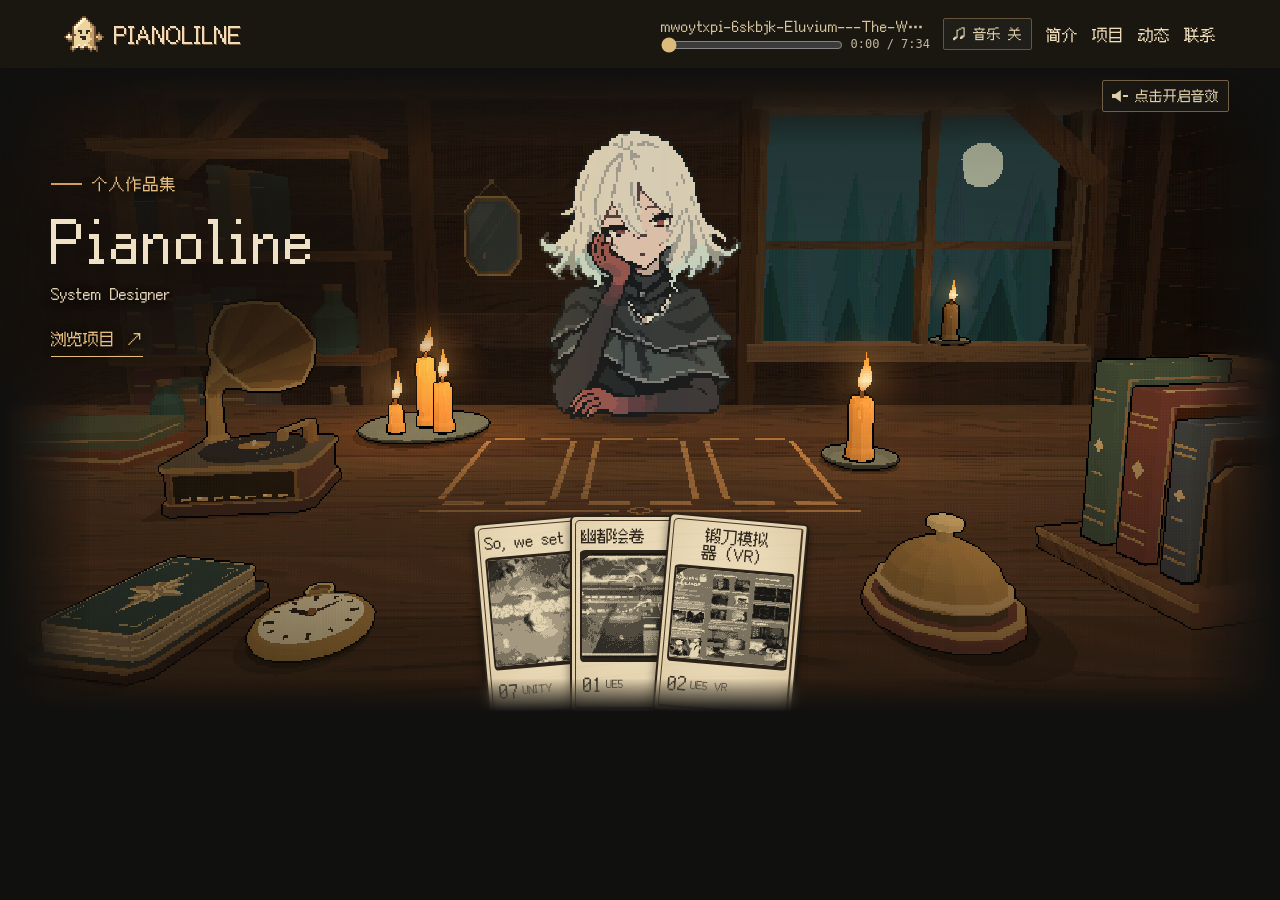
==== commit 271f6dcf: "转换场景" ====
--- a/interactive/index.html
+++ b/interactive/index.html
@@ -11,7 +11,7 @@
     if (display.has("embed")) document.documentElement.classList.add("embedded");
   </script>
   <link rel="stylesheet" href="../assets/fonts/titles.css?v=pixel-table-3">
-  <link rel="stylesheet" href="prototype.css?v=table-hem">
+  <link rel="stylesheet" href="prototype.css?v=table-tear">
   <link rel="stylesheet" href="../assets/site-music.css?v=music-prompt">
 </head>
 <body>
@@ -54,6 +54,7 @@
           <span class="hit" aria-hidden="true"></span>
         </button>
     </div>
+    <button type="button" id="window-moon" aria-label="点击月亮，进入城堡" hidden></button>
     <button type="button" id="skin-mirror" aria-label="古镜，切换角色皮肤" hidden></button>
     <span class="ghost-voice" id="ghost-voice" role="status" aria-atomic="true"></span>
     <div class="scene-edges" aria-hidden="true"></div>
@@ -85,16 +86,16 @@
   </main>
   <script src="../assets/schema.js?v=dream-red-book"></script>
   <script src="../assets/playlist-files.js"></script>
-  <script src="../assets/site-content.js?v=dream-red-book"></script>
+  <script src="../assets/site-content.js?v=card-covers"></script>
   <script src="art/book-prints.js?v=sky-to-rim"></script>
-  <script src="cabin-mesh.js?v=taller-reed-window"></script>
-  <script src="cabin-view.js?v=brass-reeds"></script>
-  <script src="ghost-idle.js?v=anchored-arms"></script>
+  <script src="cabin-mesh.js?v=torn-moon"></script>
+  <script src="cabin-view.js?v=moving-camera"></script>
+  <script src="ghost-idle.js?v=table-tear"></script>
   <script src="golden-veil.js?v=mist-wisps"></script>
   <script src="skin-mirror.js?v=skin-dialogue"></script>
   <script src="table-audio.js?v=duel-placement"></script>
   <script src="../assets/music-spectrum.js"></script>
   <script src="../assets/site-music.js?v=brass-reeds"></script>
-  <script src="prototype.js?v=skin-dialogue"></script>
+  <script src="prototype.js?v=table-tear"></script>
 </body>
 </html>
--- a/interactive/prototype.css
+++ b/interactive/prototype.css
@@ -81,6 +81,32 @@
 }
 #skin-mirror {
   position: absolute; z-index: 2; cursor: pointer; background: transparent; border: 0; padding: 0;
+}
+#window-moon {
+  position: absolute; z-index: 2; padding: 0; border: 0; border-radius: 50%;
+  background: transparent; cursor: pointer; outline: none; -webkit-tap-highlight-color: transparent;
+}
+#window-moon:focus-visible { background: radial-gradient(circle, #fff9ce4d, transparent 68%); }
+.room-tear {
+  position: absolute; inset: 0; width: 100%; height: 100%; z-index: -2;
+  pointer-events: none; image-rendering: pixelated;
+}
+.room-tearing :is(#speech, .hand-face, .board-slot > .card) {
+  mask-image: var(--tear-mask, none);
+  mask-size: var(--tear-size);
+  mask-position: var(--tear-offset);
+  mask-repeat: no-repeat;
+  mask-clip: no-clip;
+}
+.room-tearing :is(.prop-outline, .prop-tip, .gram-tip, .table-light-shaft),
+.room-tearing .prop-cue::before { visibility: hidden !important; }
+.room-tearing .hand .card { cursor: pointer; }
+.room-tearing .hand .card:focus-visible { outline: 0; }
+.room-tearing .card-wrap:focus-within { z-index: 6; }
+.room-tearing .card-wrap:focus-within .hand-face { transform: translateY(calc(-1 * var(--reveal-height))) scale(1.035); }
+html:has(.room-tearing):not(.embedded) { overflow: hidden; scrollbar-gutter: stable; }
+.arena[data-room="castle"] .ghost-portrait :is(.warm-left,.warm-right) img {
+  filter: brightness(0) invert(83%) sepia(45%) saturate(400%) hue-rotate(102deg);
 }
 .modeled .encounter[data-skin="dream"] .portrait-layer:not(.portrait-embers) { clip-path: url(#dream-table-contact); }
 .skin-layers { position: absolute; inset: 0; }
@@ -312,7 +338,6 @@
   mask-image: linear-gradient(transparent, #000b 22%, #000d 68%, transparent);
 }
 .candle-halo { position: absolute; left: 0; top: 0; z-index: -2; pointer-events: none; border-radius: 50%;
-  background: radial-gradient(circle, #ffcd7766 0%, #fa963039 22%, #d5651412 50%, transparent 72%);
   mix-blend-mode: screen; }
 .scene-edges {
   --side-fade: min(7vw, 120px);
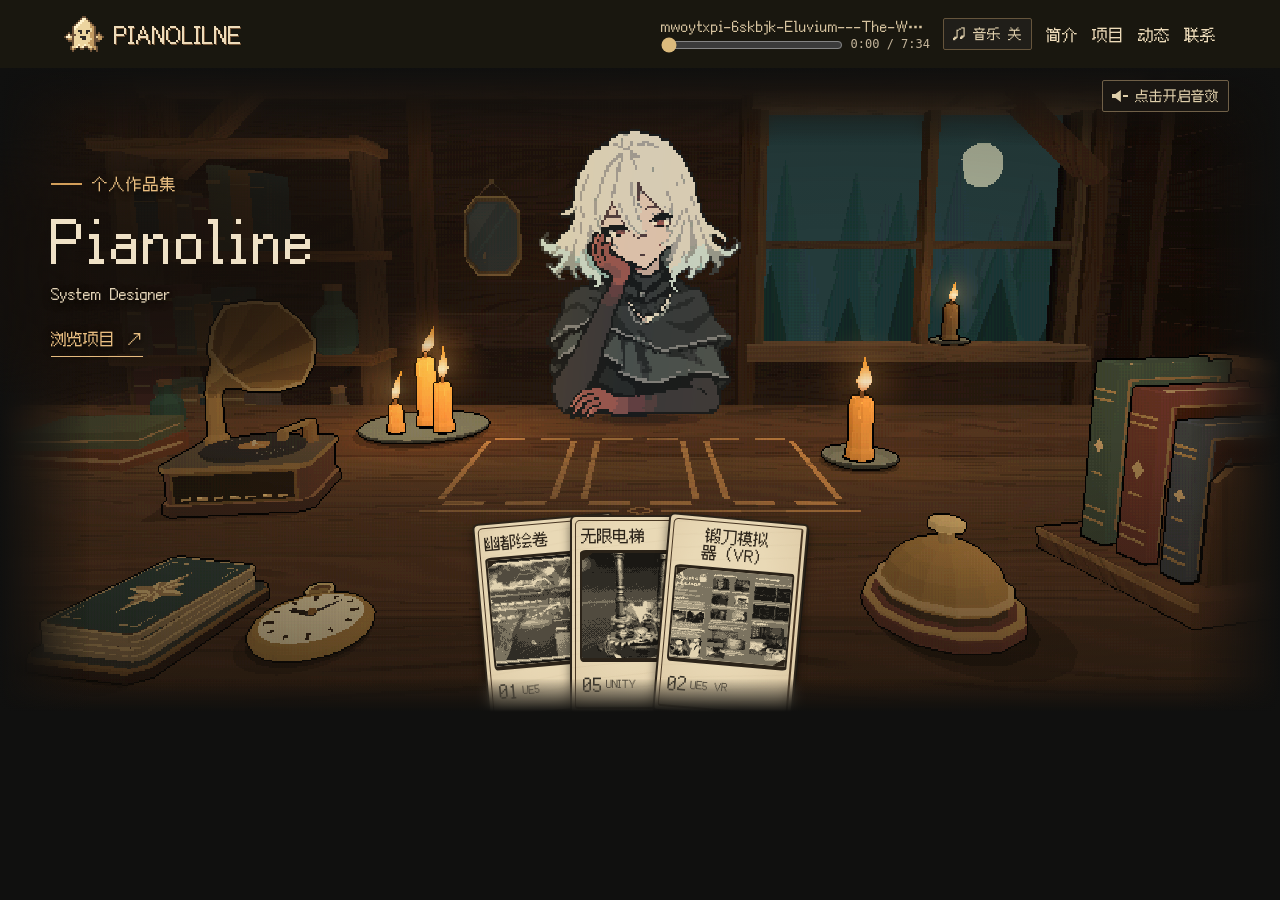
==== commit a1c28c32: "优化手机加载" ====
--- a/interactive/index.html
+++ b/interactive/index.html
@@ -9,9 +9,20 @@
     const tableKey = "portfolio-table-v1:" + new URL("../", location.href).pathname + (display.has("preview") ? ":preview" : "");
     const resumeTable = display.has("resume") || performance.getEntriesByType("navigation")[0]?.type === "back_forward";
     if (display.has("embed")) document.documentElement.classList.add("embedded");
+    // The embedded table has its own height. Use the host viewport for phone rotation.
+    const viewport = window.frameElement?.ownerDocument.defaultView || window;
+    const phoneLandscape = viewport.matchMedia("(pointer:coarse) and (orientation:landscape) and (max-height:550px) and (max-width:1000px)");
+    function updatePhoneLayout() { document.documentElement.classList.toggle("phone-landscape", phoneLandscape.matches); }
+    updatePhoneLayout();
+    phoneLandscape.addEventListener("change", updatePhoneLayout);
+    if (matchMedia("(max-width:720px)").matches || phoneLandscape.matches) {
+      document.documentElement.classList.add("awaiting-room");
+      // Show the illustrated fallback if initialization stalls or the renderer is unavailable.
+      setTimeout(() => document.documentElement.classList.remove("awaiting-room"), 900);
+    }
   </script>
   <link rel="stylesheet" href="../assets/fonts/titles.css?v=pixel-table-3">
-  <link rel="stylesheet" href="prototype.css?v=table-tear">
+  <link rel="stylesheet" href="prototype.css?v=phone-table">
   <link rel="stylesheet" href="../assets/site-music.css?v=music-prompt">
 </head>
 <body>
@@ -88,8 +99,8 @@
   <script src="../assets/playlist-files.js"></script>
   <script src="../assets/site-content.js?v=card-covers"></script>
   <script src="art/book-prints.js?v=sky-to-rim"></script>
-  <script src="cabin-mesh.js?v=torn-moon"></script>
-  <script src="cabin-view.js?v=moving-camera"></script>
+  <script src="cabin-mesh.js?v=phone-table"></script>
+  <script src="cabin-view.js?v=phone-table"></script>
   <script src="ghost-idle.js?v=table-tear"></script>
   <script src="golden-veil.js?v=mist-wisps"></script>
   <script src="skin-mirror.js?v=skin-dialogue"></script>
--- a/interactive/prototype.css
+++ b/interactive/prototype.css
@@ -651,3 +651,35 @@
 .board-slot .card[aria-disabled="true"] { cursor: default; }
 .modeled .hand { z-index: 2; pointer-events: none; }
 .modeled .hand .card-wrap { pointer-events: auto; }
+
+@media (max-width:720px) {
+  .awaiting-room .arena::before, .arena:has(.cabin-view.painted)::before { background-image: none; }
+  .stage { min-height: clamp(215px, 56vw, 270px); grid-template-columns: 40% 1fr; padding-block: 50px 13px; }
+  .opening h1 { font-size: clamp(26px, 7vw, 36px); margin-block: 6px 4px; }
+  .edition { font-size: 13px; gap: 6px; }
+  .edition i { width: 19px; }
+  .byline { font-size: clamp(13px, 3.4vw, 16px); }
+  .browse { font-size: 14px; min-height: 40px; margin-top: 2px; }
+  .audio-controls { top: 8px; left: 4%; right: auto; }
+  .modeled .speech { --bubble-inset: 12px; max-width: min(39vw, 13em); pointer-events: none; }
+  .modeled .play-row { grid-template-rows: clamp(99px, 28vw, 148px) auto; gap: 5px; }
+  .hand .card-wrap + .card-wrap { margin-inline-start: calc(var(--hand-card-width) * -.29); }
+  .hand:has(.card-wrap:nth-child(5)) .card-wrap + .card-wrap { margin-inline-start: calc(var(--hand-card-width) * -.49); }
+}
+@media (pointer:coarse) {
+  .book-guard, .book-spine:not(button) { pointer-events: none; }
+}
+.phone-landscape .stage { min-height: 144px; width: 92%; padding-block: 12px; grid-template-columns: 35% 1fr; }
+.phone-landscape .opening h1 { margin-block: 4px 2px; font-size: 30px; }
+.phone-landscape .edition, .phone-landscape .byline, .phone-landscape .browse { font-size: 14px; }
+.phone-landscape .browse { margin-top: 0; min-height: 32px; }
+.phone-landscape .audio-controls { left: auto; right: 3%; top: 6px; }
+.phone-landscape .modeled .speech { --bubble-inset: 4px; }
+.phone-landscape .modeled .play-row { display: block; padding-top: clamp(55px, 8vw, 75px); }
+.phone-landscape .modeled .table-inner { padding: 0; }
+.phone-landscape .modeled .hand {
+  top: 0; width: 40%; margin: auto; min-height: 0; padding: 0;
+  --hand-card-width: clamp(66px, 9vw, 84px);
+}
+.phone-landscape .scene-edges { --side-fade: 3vw; --top-fade: 12px; --foot-fade: 12px; }
+.phone-landscape.awaiting-room .arena::before, .phone-landscape .arena:has(.cabin-view.painted)::before { background-image: none; }
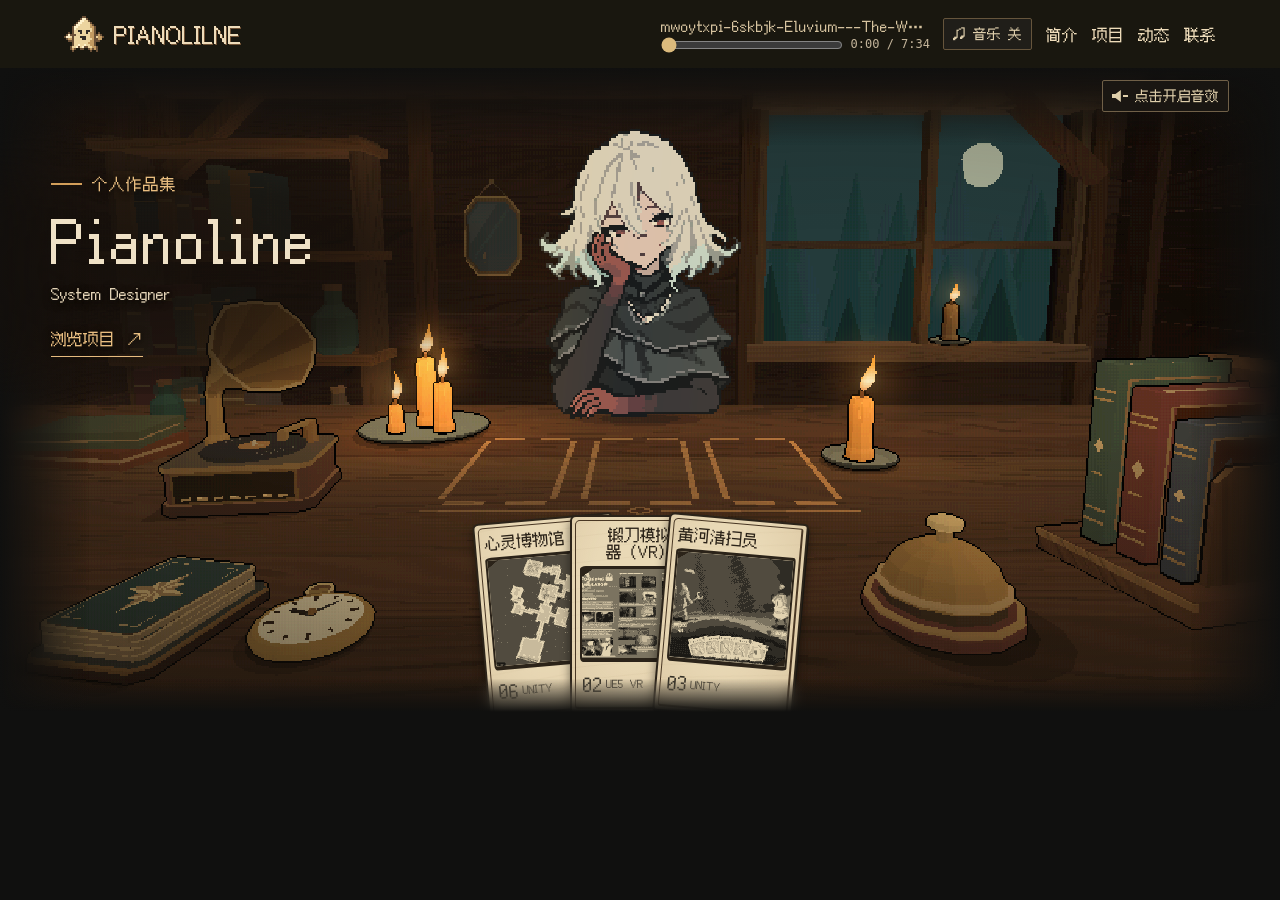
==== commit ffcc75a8: "优化音乐加载" ====
--- a/interactive/index.html
+++ b/interactive/index.html
@@ -97,7 +97,7 @@
   </main>
   <script src="../assets/schema.js?v=dream-red-book"></script>
   <script src="../assets/playlist-files.js"></script>
-  <script src="../assets/site-content.js?v=card-covers"></script>
+  <script src="../assets/site-content.js?v=stream-playback"></script>
   <script src="art/book-prints.js?v=sky-to-rim"></script>
   <script src="cabin-mesh.js?v=phone-table"></script>
   <script src="cabin-view.js?v=phone-table"></script>
@@ -105,8 +105,8 @@
   <script src="golden-veil.js?v=mist-wisps"></script>
   <script src="skin-mirror.js?v=skin-dialogue"></script>
   <script src="table-audio.js?v=duel-placement"></script>
-  <script src="../assets/music-spectrum.js"></script>
-  <script src="../assets/site-music.js?v=brass-reeds"></script>
+  <script src="../assets/music-spectrum.js?v=stream-playback"></script>
+  <script src="../assets/site-music.js?v=stream-playback"></script>
   <script src="prototype.js?v=table-tear"></script>
 </body>
 </html>
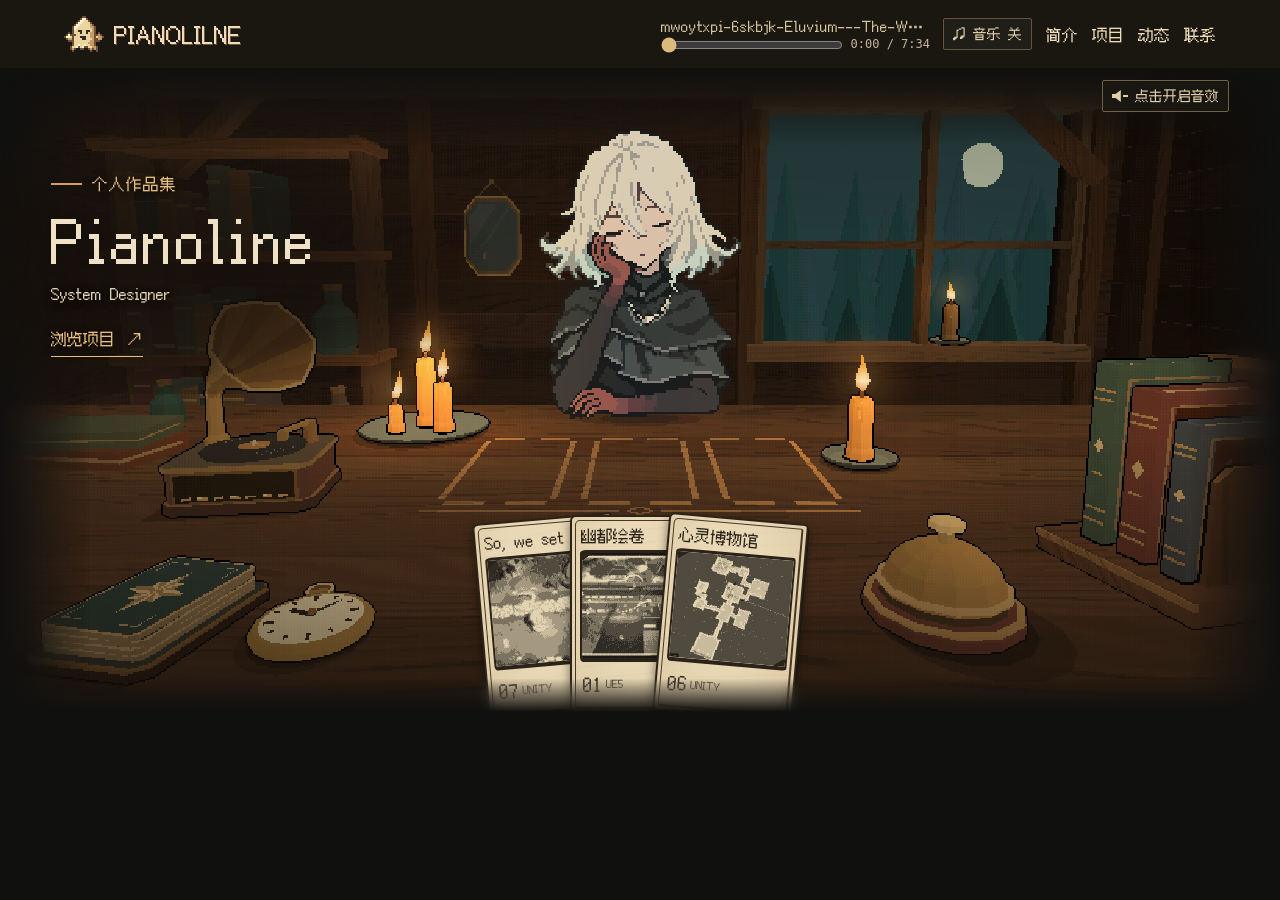
==== commit db98345d: "手机端优化场景" ====
--- a/interactive/index.html
+++ b/interactive/index.html
@@ -22,7 +22,7 @@
     }
   </script>
   <link rel="stylesheet" href="../assets/fonts/titles.css?v=pixel-table-3">
-  <link rel="stylesheet" href="prototype.css?v=phone-table">
+  <link rel="stylesheet" href="prototype.css?v=phone-clarity">
   <link rel="stylesheet" href="../assets/site-music.css?v=music-prompt">
 </head>
 <body>
@@ -100,13 +100,13 @@
   <script src="../assets/site-content.js?v=stream-playback"></script>
   <script src="art/book-prints.js?v=sky-to-rim"></script>
   <script src="cabin-mesh.js?v=phone-table"></script>
-  <script src="cabin-view.js?v=phone-table"></script>
+  <script src="cabin-view.js?v=phone-clarity"></script>
   <script src="ghost-idle.js?v=table-tear"></script>
   <script src="golden-veil.js?v=mist-wisps"></script>
   <script src="skin-mirror.js?v=skin-dialogue"></script>
   <script src="table-audio.js?v=duel-placement"></script>
   <script src="../assets/music-spectrum.js?v=stream-playback"></script>
-  <script src="../assets/site-music.js?v=stream-playback"></script>
+  <script src="../assets/site-music.js?v=mobile-playhead"></script>
   <script src="prototype.js?v=table-tear"></script>
 </body>
 </html>
--- a/interactive/prototype.css
+++ b/interactive/prototype.css
@@ -354,13 +354,17 @@
   from { background-color: transparent; }
   to { background-color: rgb(13 11 9 / 48%); }
 }
-.scene-edges::before, .scene-edges::after { content: ""; position: absolute; inset: 0; }
-.scene-edges::before {
-  -webkit-backdrop-filter: blur(7px); backdrop-filter: blur(7px);
-  mask-image: linear-gradient(to right,black,transparent var(--side-fade),transparent calc(100% - var(--side-fade)),black),
-              linear-gradient(to bottom,black,transparent var(--top-fade),transparent calc(100% - var(--foot-fade)),black);
+.scene-edges::before, .scene-edges::after { position: absolute; inset: 0; }
+@media (min-width:721px) and (hover:hover) and (pointer:fine) {
+  .scene-edges::before {
+    content: "";
+    -webkit-backdrop-filter: blur(7px); backdrop-filter: blur(7px);
+    mask-image: linear-gradient(to right,black,transparent var(--side-fade),transparent calc(100% - var(--side-fade)),black),
+                linear-gradient(to bottom,black,transparent var(--top-fade),transparent calc(100% - var(--foot-fade)),black);
+  }
 }
 .scene-edges::after {
+  content: "";
   background: linear-gradient(to right,#10100f,transparent var(--side-fade),transparent calc(100% - var(--side-fade)),#10100f),
               linear-gradient(to bottom,#10100f,transparent var(--top-fade),transparent calc(100% - var(--foot-fade)),#10100f 99.8%);
 }
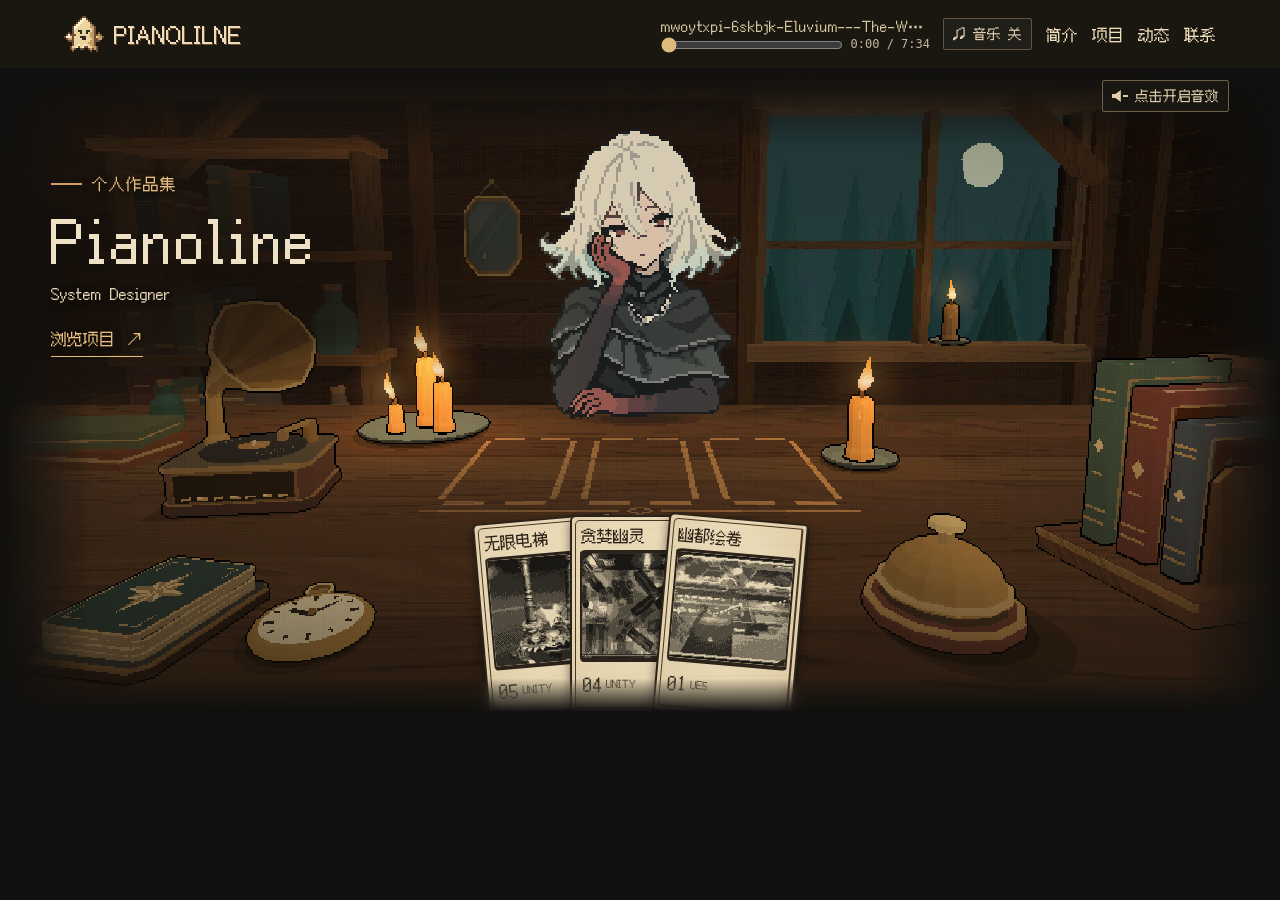
==== commit 067a8098: "优化网页11/22" ====
--- a/interactive/index.html
+++ b/interactive/index.html
@@ -2,6 +2,8 @@
 <html lang="zh-CN">
 <head>
   <meta charset="utf-8">
+  <meta name="color-scheme" content="dark">
+  <style>html { background: #10100f; }</style>
   <meta name="viewport" content="width=device-width,initial-scale=1">
   <title>个人作品集 · 作品卡</title>
   <script>
@@ -15,14 +17,9 @@
     function updatePhoneLayout() { document.documentElement.classList.toggle("phone-landscape", phoneLandscape.matches); }
     updatePhoneLayout();
     phoneLandscape.addEventListener("change", updatePhoneLayout);
-    if (matchMedia("(max-width:720px)").matches || phoneLandscape.matches) {
-      document.documentElement.classList.add("awaiting-room");
-      // Show the illustrated fallback if initialization stalls or the renderer is unavailable.
-      setTimeout(() => document.documentElement.classList.remove("awaiting-room"), 900);
-    }
   </script>
   <link rel="stylesheet" href="../assets/fonts/titles.css?v=pixel-table-3">
-  <link rel="stylesheet" href="prototype.css?v=phone-clarity">
+  <link rel="stylesheet" href="prototype.css?v=lit-room">
   <link rel="stylesheet" href="../assets/site-music.css?v=music-prompt">
 </head>
 <body>
@@ -57,8 +54,6 @@
           <span class="ghost-portrait" aria-hidden="true">
             <span class="skin-layers">
               <span class="portrait-layer portrait-ink"><img src="art/celadon-ghost.png?v=eyelids" width="128" height="128" alt="" draggable="false"></span>
-              <span class="portrait-layer warm-left"></span>
-              <span class="portrait-layer warm-right"></span>
               <span class="portrait-layer portrait-embers"><img src="art/celadon-ghost-expression.png?v=eyelids" width="128" height="128" alt="" draggable="false"></span>
             </span>
           </span>
@@ -100,13 +95,14 @@
   <script src="../assets/site-content.js?v=stream-playback"></script>
   <script src="art/book-prints.js?v=sky-to-rim"></script>
   <script src="cabin-mesh.js?v=phone-table"></script>
-  <script src="cabin-view.js?v=phone-clarity"></script>
-  <script src="ghost-idle.js?v=table-tear"></script>
+  <script src="portrait-light.js?v=lit-room"></script>
+  <script src="cabin-view.js?v=lit-room"></script>
+  <script src="ghost-idle.js?v=lit-room"></script>
   <script src="golden-veil.js?v=mist-wisps"></script>
-  <script src="skin-mirror.js?v=skin-dialogue"></script>
+  <script src="skin-mirror.js?v=lit-room"></script>
   <script src="table-audio.js?v=duel-placement"></script>
   <script src="../assets/music-spectrum.js?v=stream-playback"></script>
   <script src="../assets/site-music.js?v=mobile-playhead"></script>
-  <script src="prototype.js?v=table-tear"></script>
+  <script src="prototype.js?v=lit-room"></script>
 </body>
 </html>
--- a/interactive/prototype.css
+++ b/interactive/prototype.css
@@ -68,10 +68,10 @@
 }
 .idle-playing .portrait-embers > .idle-sheet { height: 900%; top: var(--ember-y, 0%); }
 .portrait-ink { filter: brightness(calc(.13 + .73 * var(--portrait-light, 1))) sepia(calc(.12 + .22 * var(--portrait-light, 1))); }
-.ghost-portrait :is(.warm-left,.warm-right) { mix-blend-mode: soft-light; }
-.ghost-portrait :is(.warm-left,.warm-right) img { filter: brightness(0) invert(78%) sepia(61%) saturate(790%) hue-rotate(326deg); }
-.warm-left { opacity: var(--warm-left, .22); mask-image: linear-gradient(95deg, black, transparent 48%); }
-.warm-right { opacity: var(--warm-right, .24); mask-image: linear-gradient(95deg, transparent 48%, black); }
+.portrait-ink.lit { filter: sepia(var(--portrait-sepia, .34)); }
+.lit-portrait { display: none; position: absolute; inset: 0; width: 100%; height: 100%; image-rendering: pixelated; }
+.portrait-ink.lit .lit-portrait { display: block; }
+.portrait-ink.lit img { visibility: hidden; }
 .portrait-embers { opacity: var(--red-glow, 0); filter: drop-shadow(0 0 2px #fc322778) drop-shadow(0 0 5px #e5231938); }
 .portrait-layer .skin-sheet { display: none; }
 .encounter[data-skin]:not([data-skin="celadon"]) .portrait-layer:not(.portrait-embers) > img { display: none; }
@@ -105,9 +105,6 @@
 .room-tearing .card-wrap:focus-within { z-index: 6; }
 .room-tearing .card-wrap:focus-within .hand-face { transform: translateY(calc(-1 * var(--reveal-height))) scale(1.035); }
 html:has(.room-tearing):not(.embedded) { overflow: hidden; scrollbar-gutter: stable; }
-.arena[data-room="castle"] .ghost-portrait :is(.warm-left,.warm-right) img {
-  filter: brightness(0) invert(83%) sepia(45%) saturate(400%) hue-rotate(102deg);
-}
 .modeled .encounter[data-skin="dream"] .portrait-layer:not(.portrait-embers) { clip-path: url(#dream-table-contact); }
 .skin-layers { position: absolute; inset: 0; }
 .skin-mist {
@@ -240,11 +237,8 @@
   color: #f3e2c1;
   background: #201b14;
 }
-.arena::before {
-  content: ""; position: absolute; inset: 0; z-index: -3; pointer-events: none;
-  background: linear-gradient(90deg, #0b100f47, transparent 41%), url("art/polygon-cabin.webp") center 54% / cover no-repeat;
-  image-rendering: pixelated;
-}
+.arena:not(.modeled) { visibility: hidden; }
+.arena.scene-unavailable .browse { visibility: visible; }
 .cabin-view {
   display: block; position: absolute; inset: 0; z-index: -3;
   width: 100%; height: 100%; pointer-events: none; image-rendering: pixelated; opacity: 0;
@@ -290,7 +284,6 @@
 a:focus-visible { outline-color: #f5b55f; }
 
 @media (max-width: 720px) {
-  .arena::before { background-position: 58% center; }
   .stage { min-height: 233px; }
   .opening h1 { font-size: 36px; }
   .ghost-portrait { width: 98px; }
@@ -657,7 +650,6 @@
 .modeled .hand .card-wrap { pointer-events: auto; }
 
 @media (max-width:720px) {
-  .awaiting-room .arena::before, .arena:has(.cabin-view.painted)::before { background-image: none; }
   .stage { min-height: clamp(215px, 56vw, 270px); grid-template-columns: 40% 1fr; padding-block: 50px 13px; }
   .opening h1 { font-size: clamp(26px, 7vw, 36px); margin-block: 6px 4px; }
   .edition { font-size: 13px; gap: 6px; }
@@ -686,4 +678,3 @@
   --hand-card-width: clamp(66px, 9vw, 84px);
 }
 .phone-landscape .scene-edges { --side-fade: 3vw; --top-fade: 12px; --foot-fade: 12px; }
-.phone-landscape.awaiting-room .arena::before, .phone-landscape .arena:has(.cabin-view.painted)::before { background-image: none; }
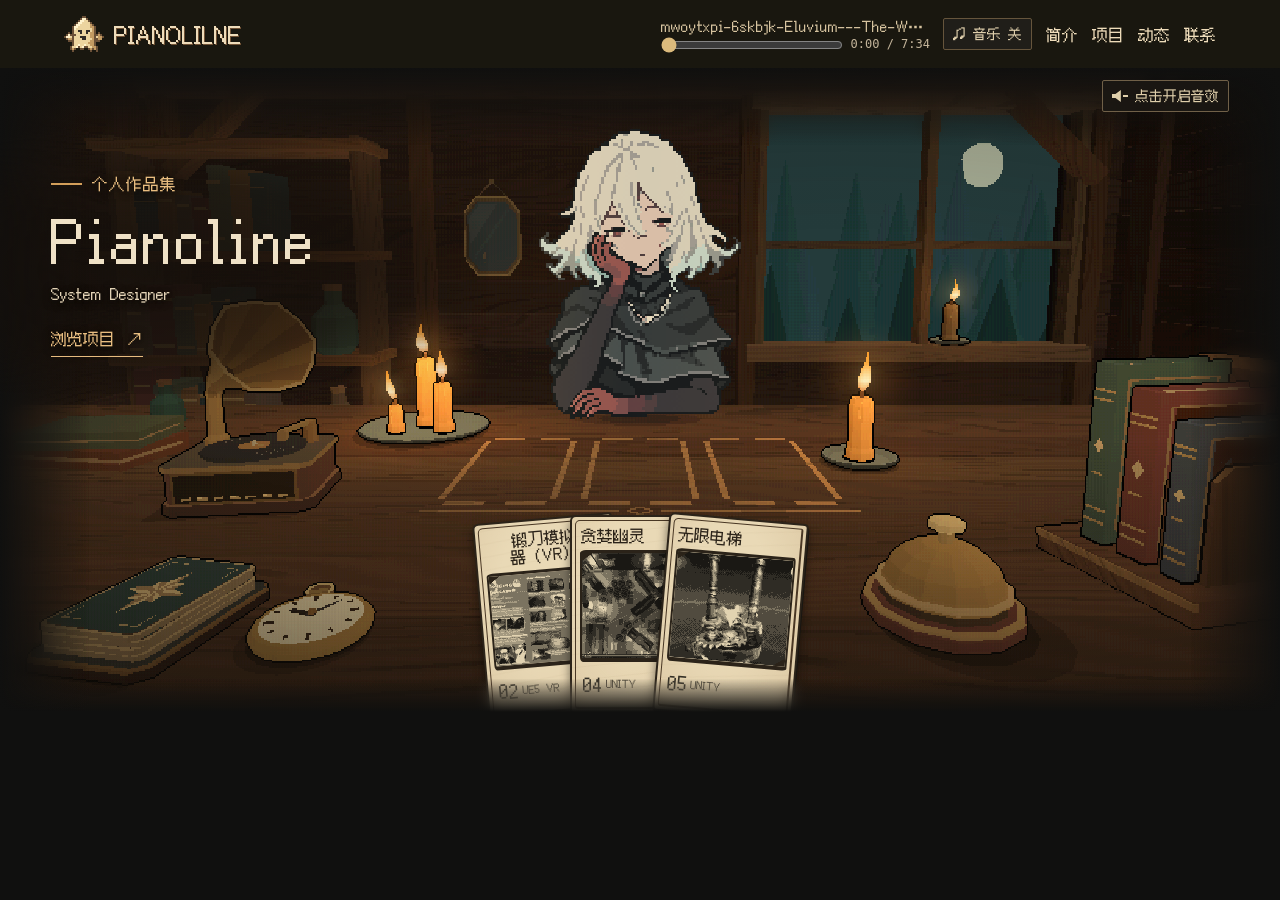
==== commit 23100c19: "场景优化" ====
--- a/interactive/index.html
+++ b/interactive/index.html
@@ -94,7 +94,7 @@
   <script src="../assets/playlist-files.js"></script>
   <script src="../assets/site-content.js?v=stream-playback"></script>
   <script src="art/book-prints.js?v=sky-to-rim"></script>
-  <script src="cabin-mesh.js?v=phone-table"></script>
+  <script src="cabin-mesh.js?v=castle-bookshelf"></script>
   <script src="portrait-light.js?v=lit-room"></script>
   <script src="cabin-view.js?v=lit-room"></script>
   <script src="ghost-idle.js?v=lit-room"></script>
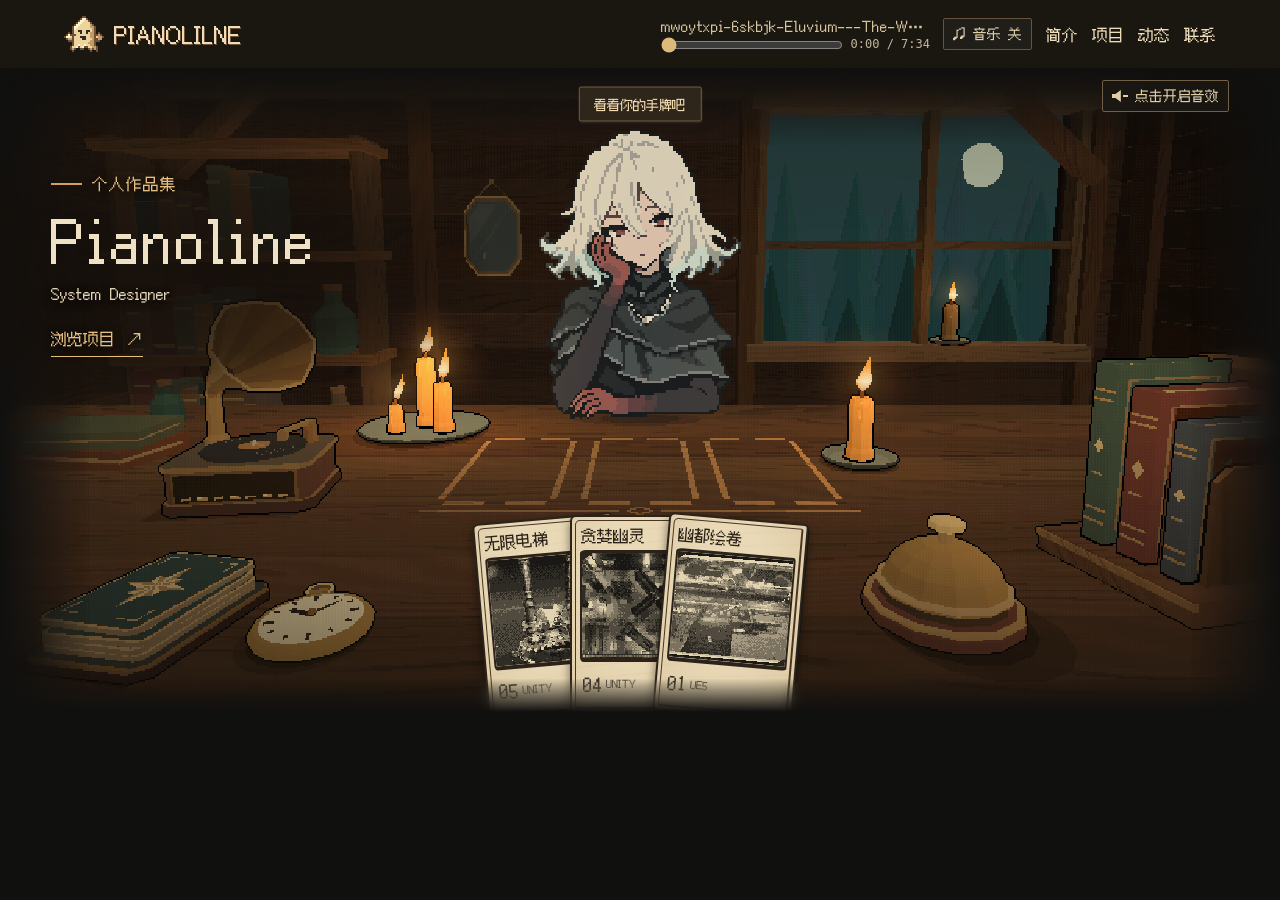
==== commit a15f2099: "优化编辑器" ====
--- a/interactive/index.html
+++ b/interactive/index.html
@@ -19,7 +19,7 @@
     phoneLandscape.addEventListener("change", updatePhoneLayout);
   </script>
   <link rel="stylesheet" href="../assets/fonts/titles.css?v=pixel-table-3">
-  <link rel="stylesheet" href="prototype.css?v=lit-room">
+  <link rel="stylesheet" href="prototype.css?v=pixel-ink">
   <link rel="stylesheet" href="../assets/site-music.css?v=music-prompt">
 </head>
 <body>
@@ -42,7 +42,16 @@
       </div>
     </section>
     <svg width="0" height="0" aria-hidden="true" focusable="false" style="position:absolute">
-      <defs><clipPath id="dream-table-contact" clipPathUnits="objectBoundingBox">
+      <defs>
+        <filter id="card-ink-levels" color-interpolation-filters="sRGB">
+          <feColorMatrix type="matrix" values=".36 .71 .14 0 -.10  .36 .71 .14 0 -.10  .36 .71 .14 0 -.10  0 0 0 1 0"/>
+          <feComponentTransfer>
+            <feFuncR type="discrete" tableValues=".11 .20 .35 .53 .71 .86 .97"/>
+            <feFuncG type="discrete" tableValues=".11 .20 .35 .53 .71 .86 .97"/>
+            <feFuncB type="discrete" tableValues=".11 .20 .35 .53 .71 .86 .97"/>
+          </feComponentTransfer>
+        </filter>
+        <clipPath id="dream-table-contact" clipPathUnits="objectBoundingBox">
         <polygon transform="scale(.0078125)" id="dream-table-edge" points="0,0 128,0 128,120 0,120"/>
         <!-- The exposed arms stay in front of the table in all five finger poses. -->
         <path transform="scale(.0078125)" d="M30 [base64]"/>
@@ -93,16 +102,17 @@
   <script src="../assets/schema.js?v=dream-red-book"></script>
   <script src="../assets/playlist-files.js"></script>
   <script src="../assets/site-content.js?v=stream-playback"></script>
-  <script src="art/book-prints.js?v=sky-to-rim"></script>
-  <script src="cabin-mesh.js?v=castle-bookshelf"></script>
+  <script src="art/book-prints.js?v=pixel-png"></script>
+  <script src="cabin-mesh.js?v=pixel-png"></script>
   <script src="portrait-light.js?v=lit-room"></script>
-  <script src="cabin-view.js?v=lit-room"></script>
+  <script src="cabin-view.js?v=pixel-png"></script>
   <script src="ghost-idle.js?v=lit-room"></script>
   <script src="golden-veil.js?v=mist-wisps"></script>
   <script src="skin-mirror.js?v=lit-room"></script>
   <script src="table-audio.js?v=duel-placement"></script>
   <script src="../assets/music-spectrum.js?v=stream-playback"></script>
   <script src="../assets/site-music.js?v=mobile-playhead"></script>
-  <script src="prototype.js?v=lit-room"></script>
+  <script src="card-art.js"></script>
+  <script src="prototype.js?v=pixel-ink"></script>
 </body>
 </html>
--- a/interactive/prototype.css
+++ b/interactive/prototype.css
@@ -176,6 +176,7 @@
 .card-image :is(canvas, img) { position: absolute; inset: 0; width: 100%; height: 100%; object-fit: cover; pointer-events: none; }
 .card-image canvas { image-rendering: pixelated; filter: grayscale(1); mix-blend-mode: multiply; }
 .card-image img { opacity: var(--cover-opacity, 0); transition: opacity 340ms ease-in-out; }
+.card-image.generated-print img { opacity: 0; }
 .card.drag-clone, .card.played-cover { --cover-opacity: 1; }
 .card-image:has(canvas) { background: #e9d9b6; }
 .folio {
